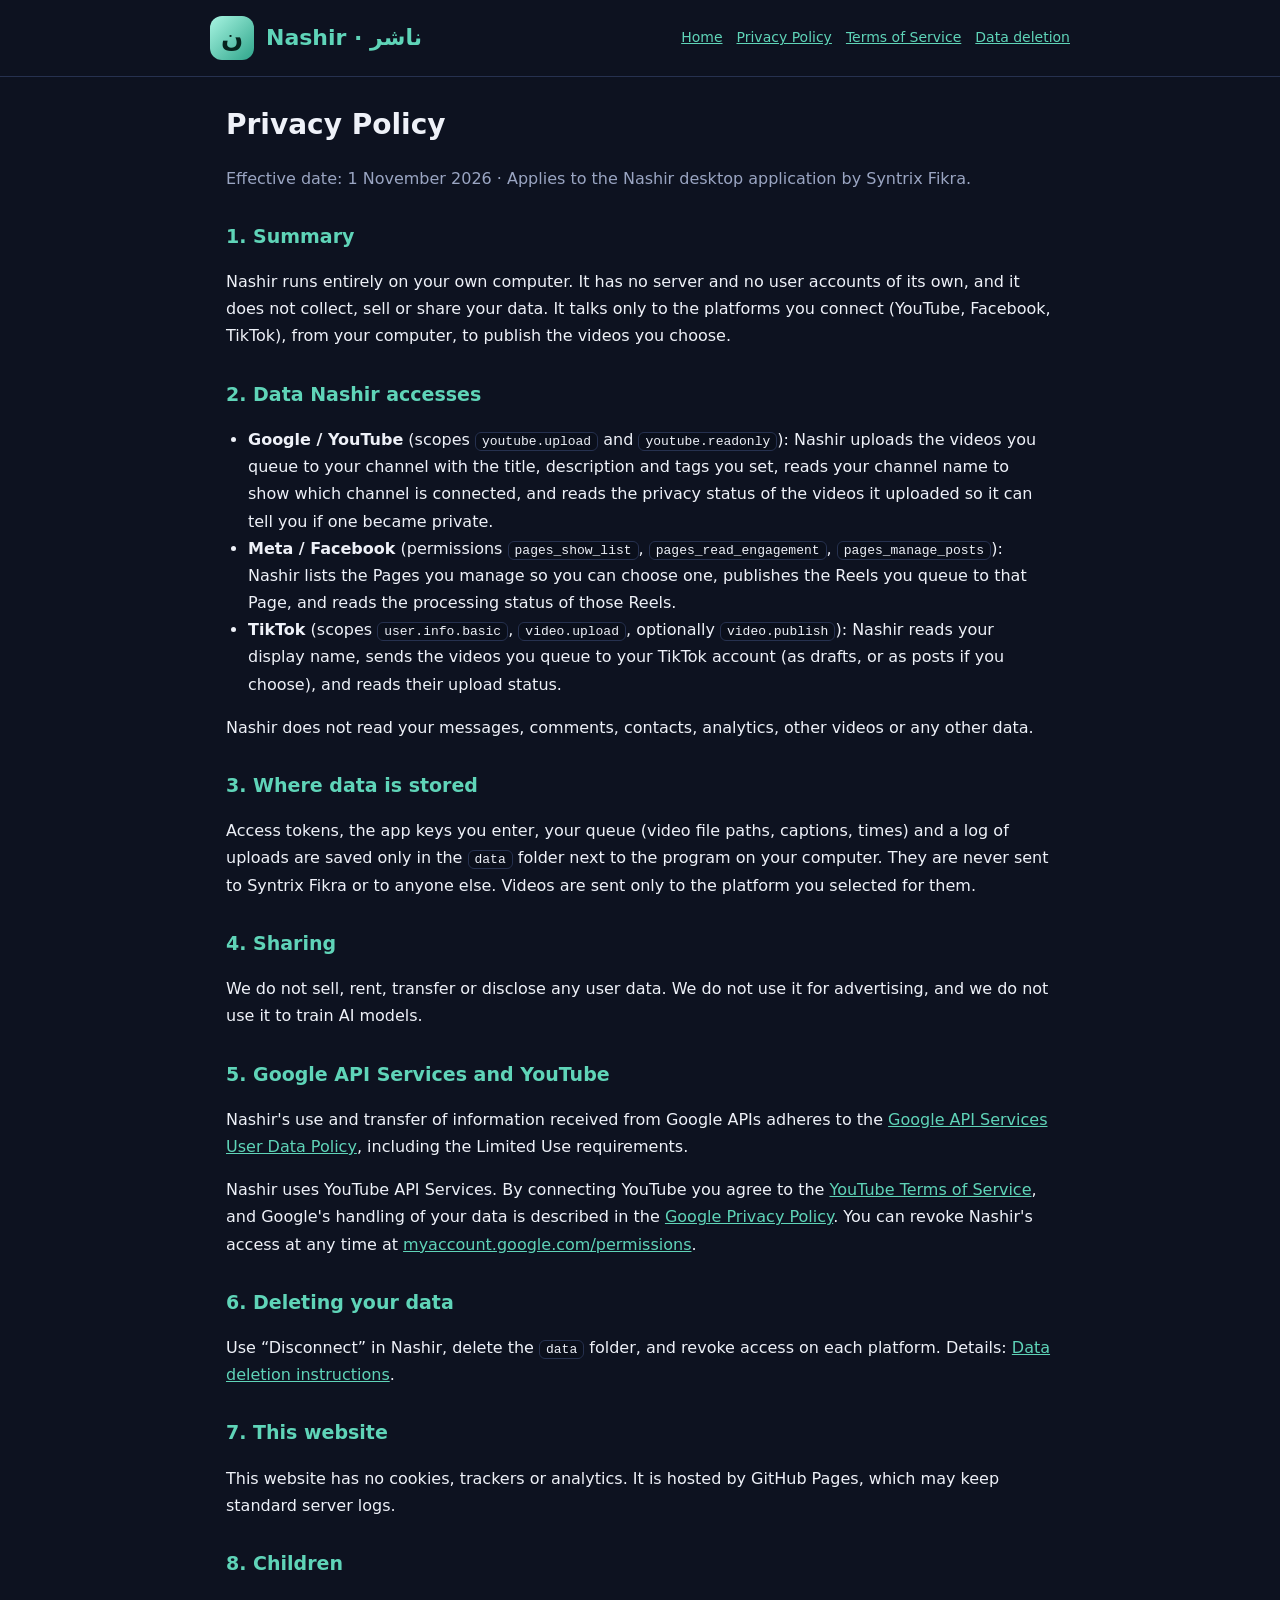
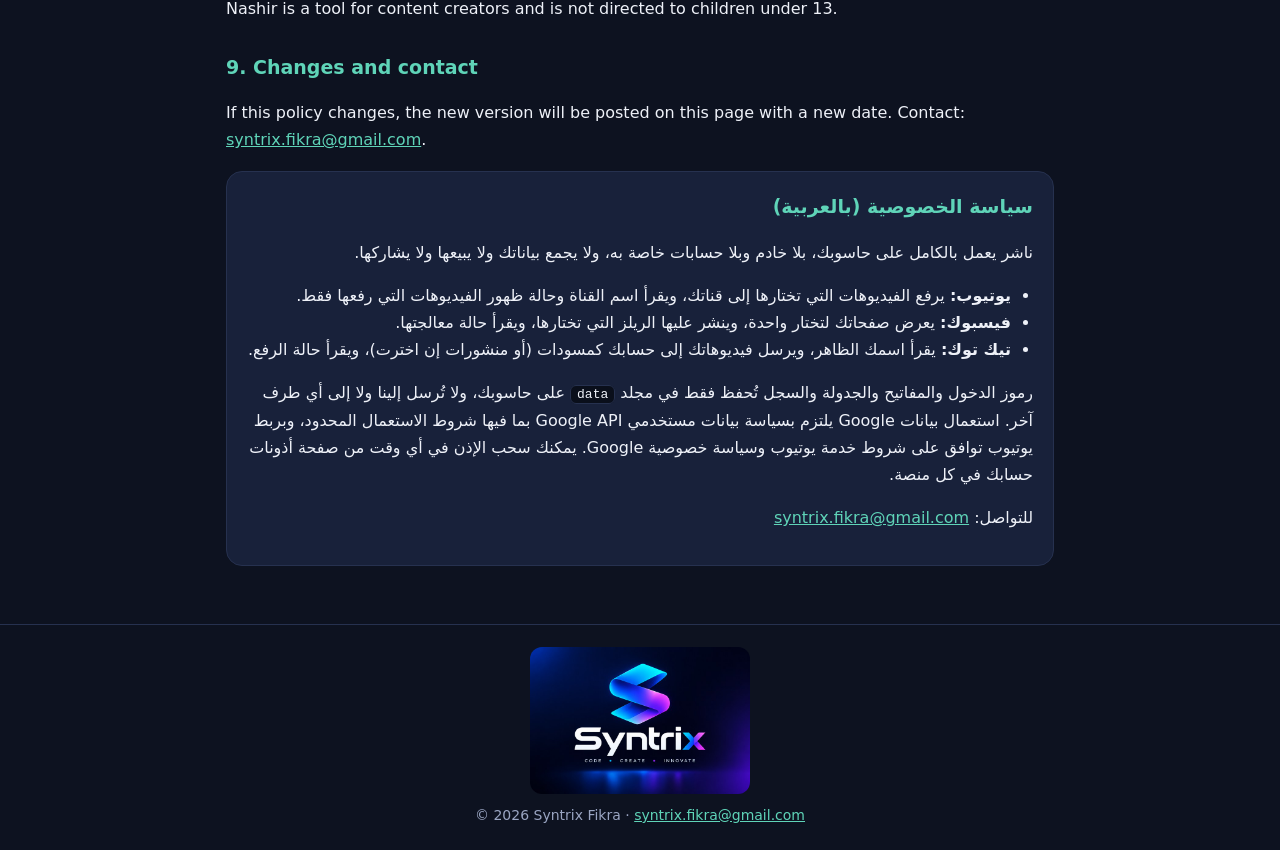
==== privacy.html @ 2d6af491 "Nashir site: home, privacy policy, terms, data deletion" ====
<!doctype html>
<html lang="en">
<head>
<meta charset="utf-8">
<meta name="viewport" content="width=device-width, initial-scale=1">
<title>Nashir — Privacy Policy</title>
<link rel="stylesheet" href="style.css">
</head>
<body>
<header><div class="in"><div class="logo">ن</div><b>Nashir · ناشر</b>
  <nav><a href="./">Home</a><a href="privacy.html">Privacy Policy</a><a href="terms.html">Terms of Service</a><a href="data-deletion.html">Data deletion</a></nav></div></header>
<main>
  <h1>Privacy Policy</h1>
  <p class="dim">Effective date: 1 November 2026 · Applies to the Nashir desktop application by Syntrix Fikra.</p>

  <h2>1. Summary</h2>
  <p>Nashir runs entirely on your own computer. It has no server and no user accounts of its own, and it does not collect,
  sell or share your data. It talks only to the platforms you connect (YouTube, Facebook, TikTok), from your computer,
  to publish the videos you choose.</p>

  <h2>2. Data Nashir accesses</h2>
  <ul>
    <li><b>Google / YouTube</b> (scopes <code>youtube.upload</code> and <code>youtube.readonly</code>): Nashir uploads the videos you
    queue to your channel with the title, description and tags you set, reads your channel name to show which channel is
    connected, and reads the privacy status of the videos it uploaded so it can tell you if one became private.</li>
    <li><b>Meta / Facebook</b> (permissions <code>pages_show_list</code>, <code>pages_read_engagement</code>, <code>pages_manage_posts</code>):
    Nashir lists the Pages you manage so you can choose one, publishes the Reels you queue to that Page, and reads the
    processing status of those Reels.</li>
    <li><b>TikTok</b> (scopes <code>user.info.basic</code>, <code>video.upload</code>, optionally <code>video.publish</code>): Nashir reads your display
    name, sends the videos you queue to your TikTok account (as drafts, or as posts if you choose), and reads their upload status.</li>
  </ul>
  <p>Nashir does not read your messages, comments, contacts, analytics, other videos or any other data.</p>

  <h2>3. Where data is stored</h2>
  <p>Access tokens, the app keys you enter, your queue (video file paths, captions, times) and a log of uploads are saved
  only in the <code>data</code> folder next to the program on your computer. They are never sent to Syntrix Fikra or to anyone
  else. Videos are sent only to the platform you selected for them.</p>

  <h2>4. Sharing</h2>
  <p>We do not sell, rent, transfer or disclose any user data. We do not use it for advertising, and we do not use it to
  train AI models.</p>

  <h2>5. Google API Services and YouTube</h2>
  <p>Nashir's use and transfer of information received from Google APIs adheres to the
  <a href="https://developers.google.com/terms/api-services-user-data-policy">Google API Services User Data Policy</a>,
  including the Limited Use requirements.</p>
  <p>Nashir uses YouTube API Services. By connecting YouTube you agree to the
  <a href="https://www.youtube.com/t/terms">YouTube Terms of Service</a>, and Google's handling of your data is described in the
  <a href="https://policies.google.com/privacy">Google Privacy Policy</a>. You can revoke Nashir's access at any time at
  <a href="https://myaccount.google.com/permissions">myaccount.google.com/permissions</a>.</p>

  <h2>6. Deleting your data</h2>
  <p>Use “Disconnect” in Nashir, delete the <code>data</code> folder, and revoke access on each platform. Details:
  <a href="data-deletion.html">Data deletion instructions</a>.</p>

  <h2>7. This website</h2>
  <p>This website has no cookies, trackers or analytics. It is hosted by GitHub Pages, which may keep standard server logs.</p>

  <h2>8. Children</h2>
  <p>Nashir is a tool for content creators and is not directed to children under 13.</p>

  <h2>9. Changes and contact</h2>
  <p>If this policy changes, the new version will be posted on this page with a new date. Contact:
  <a href="mailto:syntrix.fikra@gmail.com">syntrix.fikra@gmail.com</a>.</p>

  <div class="card ar">
    <h2 style="margin-top:0">سياسة الخصوصية (بالعربية)</h2>
    <p>ناشر يعمل بالكامل على حاسوبك، بلا خادم وبلا حسابات خاصة به، ولا يجمع بياناتك ولا يبيعها ولا يشاركها.</p>
    <ul>
      <li><b>يوتيوب:</b> يرفع الفيديوهات التي تختارها إلى قناتك، ويقرأ اسم القناة وحالة ظهور الفيديوهات التي رفعها فقط.</li>
      <li><b>فيسبوك:</b> يعرض صفحاتك لتختار واحدة، وينشر عليها الريلز التي تختارها، ويقرأ حالة معالجتها.</li>
      <li><b>تيك توك:</b> يقرأ اسمك الظاهر، ويرسل فيديوهاتك إلى حسابك كمسودات (أو منشورات إن اخترت)، ويقرأ حالة الرفع.</li>
    </ul>
    <p>رموز الدخول والمفاتيح والجدولة والسجل تُحفظ فقط في مجلد <code>data</code> على حاسوبك، ولا تُرسل إلينا ولا إلى أي طرف آخر.
    استعمال بيانات Google يلتزم بسياسة بيانات مستخدمي Google API بما فيها شروط الاستعمال المحدود، وبربط يوتيوب توافق على
    شروط خدمة يوتيوب وسياسة خصوصية Google. يمكنك سحب الإذن في أي وقت من صفحة أذونات حسابك في كل منصة.</p>
    <p>للتواصل: <a href="mailto:syntrix.fikra@gmail.com">syntrix.fikra@gmail.com</a></p>
  </div>
</main>
<footer><img src="syntrix.jpg" alt="Syntrix"><div class="in">© 2026 Syntrix Fikra · <a href="mailto:syntrix.fikra@gmail.com">syntrix.fikra@gmail.com</a></div></footer>
</body>
</html>
---- style.css ----
:root{--bg:#0d1220;--card:#18213a;--line:#26314f;--fg:#eef1f8;--dim:#9aa5c2;--acc:#5fd4b8}
*{box-sizing:border-box}
html,body{margin:0;background:var(--bg);color:var(--fg);font-family:system-ui,"Segoe UI",Tahoma,sans-serif;line-height:1.7}
a{color:var(--acc)}
header{border-bottom:1px solid var(--line);padding:16px}
header .in,main,footer .in{max-width:860px;margin:0 auto}
header .in{display:flex;align-items:center;gap:12px;flex-wrap:wrap}
.logo{width:44px;height:44px;border-radius:12px;display:grid;place-items:center;font-size:26px;font-weight:900;color:#06231d;
  background:linear-gradient(135deg,#a8f5e2,#2fa58b)}
header b{font-size:22px;color:var(--acc)}
nav{margin-inline-start:auto;display:flex;gap:14px;flex-wrap:wrap;font-size:14px}
main{padding:24px 16px 40px}
h1{font-size:28px;margin:0 0 6px}
h2{font-size:19px;margin:28px 0 8px;color:var(--acc)}
.dim{color:var(--dim)}
.card{background:var(--card);border:1px solid var(--line);border-radius:16px;padding:18px 20px;margin:18px 0}
.ar{direction:rtl;text-align:right}
ul{padding-inline-start:22px}
code{background:#0a0f1b;border:1px solid var(--line);border-radius:6px;padding:1px 6px;font-size:13px}
footer{border-top:1px solid var(--line);padding:22px 16px;text-align:center;color:var(--dim);font-size:14px}
footer img{width:220px;max-width:70%;border-radius:12px;display:block;margin:0 auto 10px}
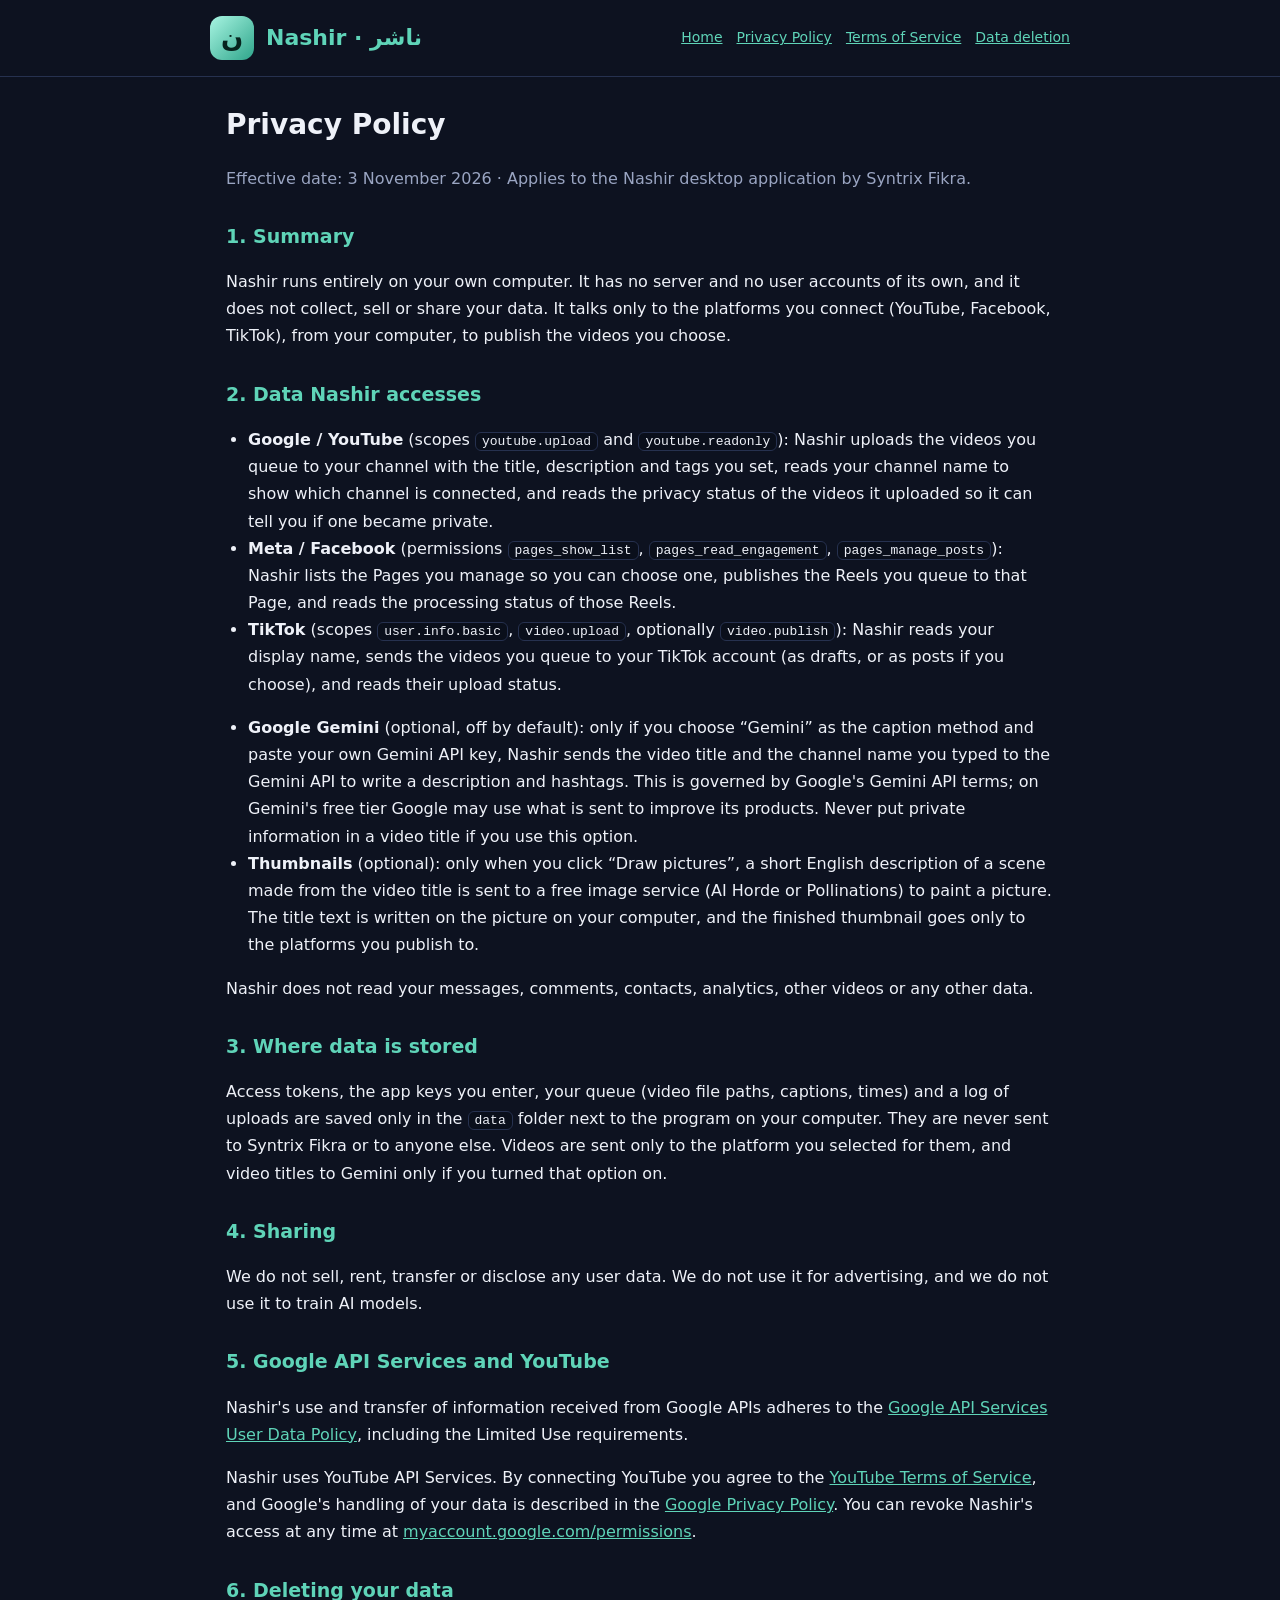
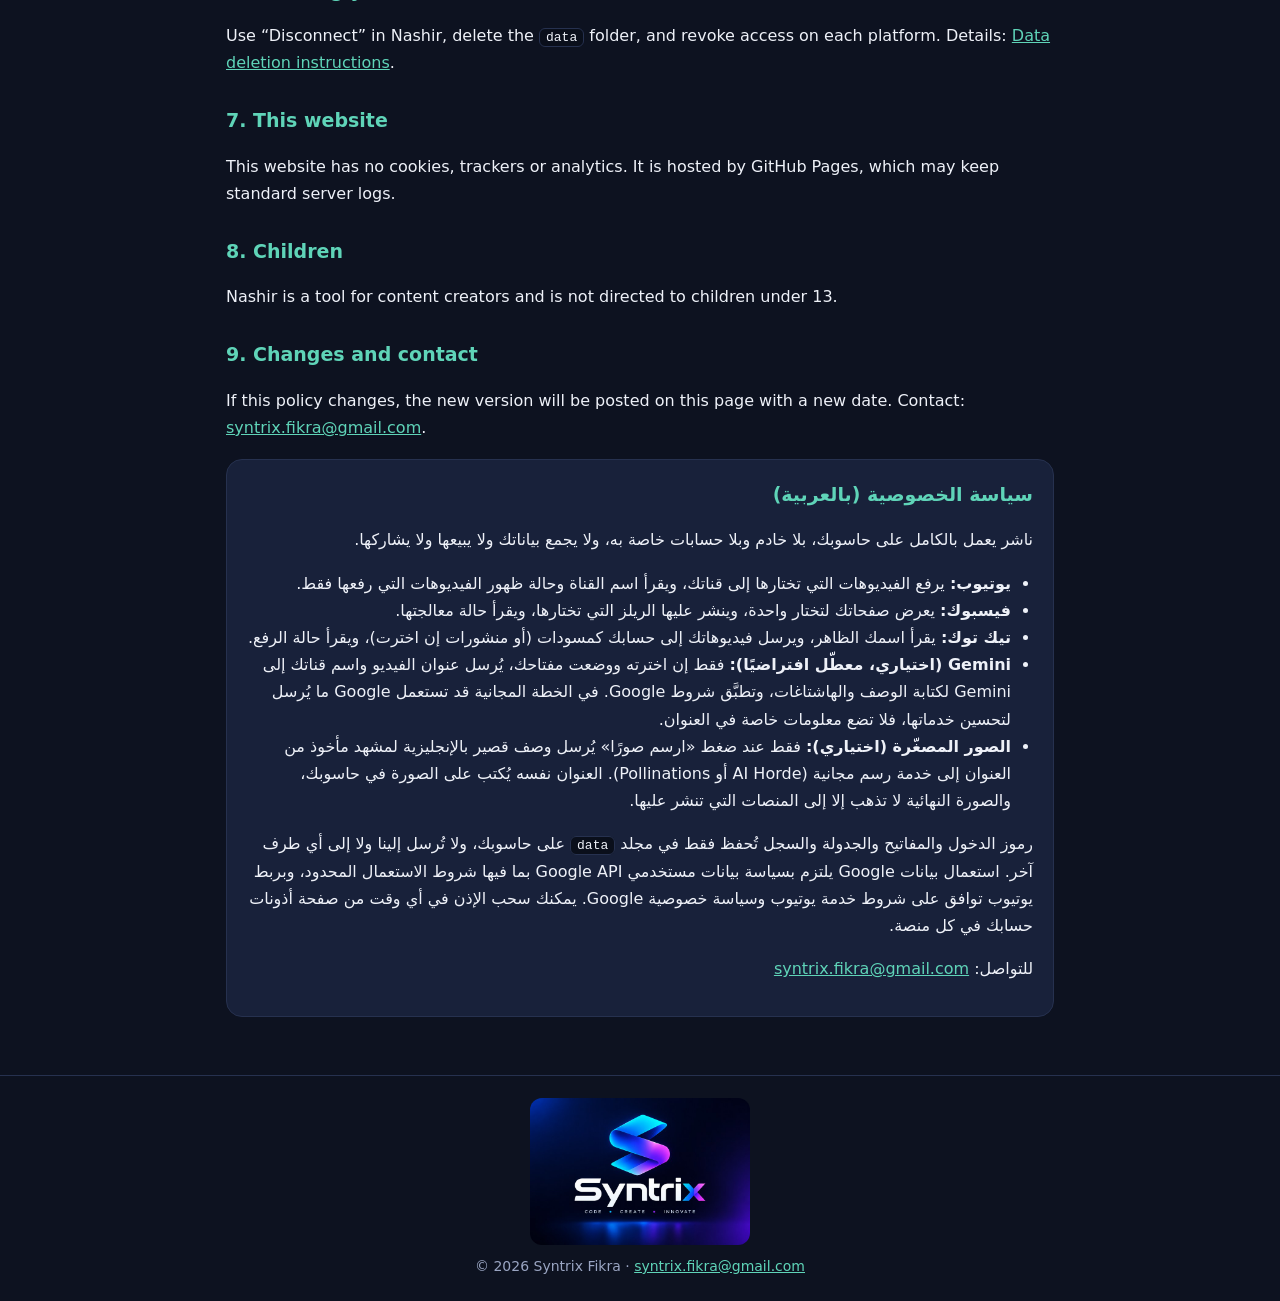
==== commit afd3c610: "Privacy policy: optional Gemini captions and thumbnail image services" ====
--- a/privacy.html
+++ b/privacy.html
@@ -11,7 +11,7 @@
   <nav><a href="./">Home</a><a href="privacy.html">Privacy Policy</a><a href="terms.html">Terms of Service</a><a href="data-deletion.html">Data deletion</a></nav></div></header>
 <main>
   <h1>Privacy Policy</h1>
-  <p class="dim">Effective date: 1 November 2026 · Applies to the Nashir desktop application by Syntrix Fikra.</p>
+  <p class="dim">Effective date: 3 November 2026 · Applies to the Nashir desktop application by Syntrix Fikra.</p>
 
   <h2>1. Summary</h2>
   <p>Nashir runs entirely on your own computer. It has no server and no user accounts of its own, and it does not collect,
@@ -29,12 +29,22 @@
     <li><b>TikTok</b> (scopes <code>user.info.basic</code>, <code>video.upload</code>, optionally <code>video.publish</code>): Nashir reads your display
     name, sends the videos you queue to your TikTok account (as drafts, or as posts if you choose), and reads their upload status.</li>
   </ul>
+  <ul>
+    <li><b>Google Gemini</b> (optional, off by default): only if you choose “Gemini” as the caption method and paste your
+    own Gemini API key, Nashir sends the video title and the channel name you typed to the Gemini API to write a
+    description and hashtags. This is governed by Google's Gemini API terms; on Gemini's free tier Google may use what is
+    sent to improve its products. Never put private information in a video title if you use this option.</li>
+    <li><b>Thumbnails</b> (optional): only when you click “Draw pictures”, a short English description of a scene made from
+    the video title is sent to a free image service (AI Horde or Pollinations) to paint a picture. The title text is
+    written on the picture on your computer, and the finished thumbnail goes only to the platforms you publish to.</li>
+  </ul>
   <p>Nashir does not read your messages, comments, contacts, analytics, other videos or any other data.</p>
 
   <h2>3. Where data is stored</h2>
   <p>Access tokens, the app keys you enter, your queue (video file paths, captions, times) and a log of uploads are saved
   only in the <code>data</code> folder next to the program on your computer. They are never sent to Syntrix Fikra or to anyone
-  else. Videos are sent only to the platform you selected for them.</p>
+  else. Videos are sent only to the platform you selected for them, and video titles to Gemini only if you turned that
+  option on.</p>
 
   <h2>4. Sharing</h2>
   <p>We do not sell, rent, transfer or disclose any user data. We do not use it for advertising, and we do not use it to
@@ -70,6 +80,10 @@
       <li><b>يوتيوب:</b> يرفع الفيديوهات التي تختارها إلى قناتك، ويقرأ اسم القناة وحالة ظهور الفيديوهات التي رفعها فقط.</li>
       <li><b>فيسبوك:</b> يعرض صفحاتك لتختار واحدة، وينشر عليها الريلز التي تختارها، ويقرأ حالة معالجتها.</li>
       <li><b>تيك توك:</b> يقرأ اسمك الظاهر، ويرسل فيديوهاتك إلى حسابك كمسودات (أو منشورات إن اخترت)، ويقرأ حالة الرفع.</li>
+      <li><b>Gemini (اختياري، معطّل افتراضيًا):</b> فقط إن اخترته ووضعت مفتاحك، يُرسل عنوان الفيديو واسم قناتك إلى Gemini
+      لكتابة الوصف والهاشتاغات، وتطبَّق شروط Google. في الخطة المجانية قد تستعمل Google ما يُرسل لتحسين خدماتها، فلا تضع معلومات خاصة في العنوان.</li>
+      <li><b>الصور المصغّرة (اختياري):</b> فقط عند ضغط «ارسم صورًا» يُرسل وصف قصير بالإنجليزية لمشهد مأخوذ من العنوان إلى خدمة رسم مجانية
+      (AI Horde أو Pollinations). العنوان نفسه يُكتب على الصورة في حاسوبك، والصورة النهائية لا تذهب إلا إلى المنصات التي تنشر عليها.</li>
     </ul>
     <p>رموز الدخول والمفاتيح والجدولة والسجل تُحفظ فقط في مجلد <code>data</code> على حاسوبك، ولا تُرسل إلينا ولا إلى أي طرف آخر.
     استعمال بيانات Google يلتزم بسياسة بيانات مستخدمي Google API بما فيها شروط الاستعمال المحدود، وبربط يوتيوب توافق على
